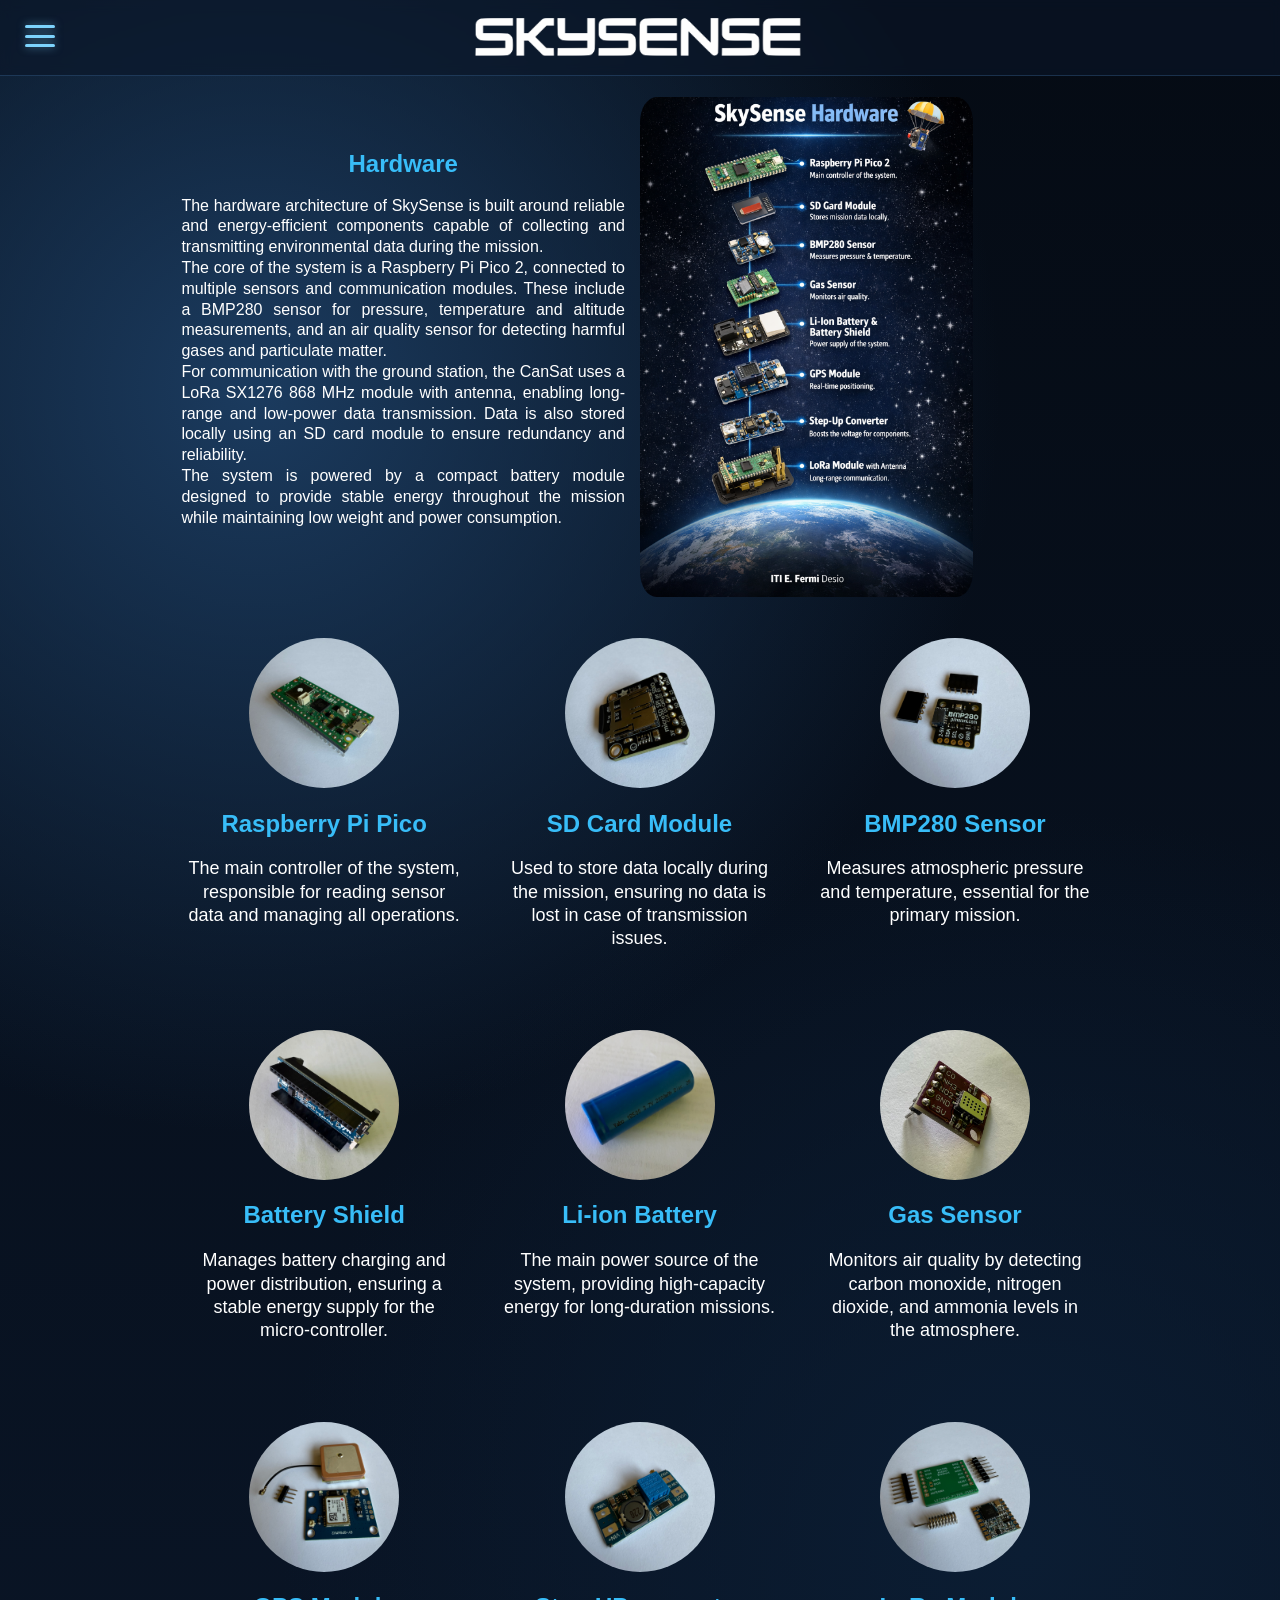
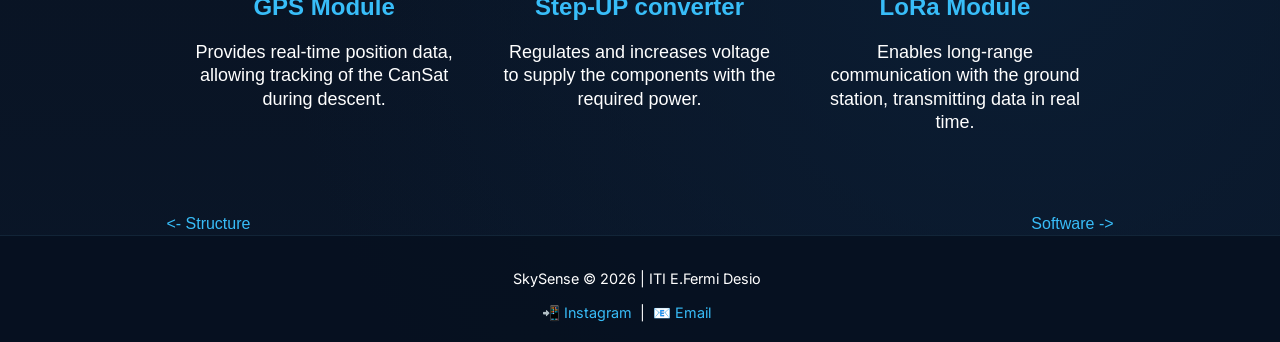
==== hardware.html @ 392117fb "Image" ====
<!DOCTYPE html>
<html lang="en">

<head>
    <meta charset="UTF-8"/>
    <link rel="stylesheet" href="style.css" >
    <link href="https://fonts.googleapis.com/css2?family=Inter:wght@300;400;500&display=swap" rel="stylesheet">
    <meta name="viewport" content="width=device-width, initial-scale=1.0" />
    <title>SkySense - Fermi Desio</title>
    <link rel="icon" href="favicon.ico">
    <style>
        .tre{
            font-size: x-large;
        }
        .tre > div{
            padding: 20px;
        }
        .tre > div > p {
            font-size: large;
        }
        .slideshow-container > div > img{
            width:auto;
            max-width: 90%;
            border-radius: 5%;
        }
    </style>
</head>

<body>

    <header>
        <a href="index.html" class="no-underline">
            <img src="SkySense.png" height="75">
        </a>
    </header>

    <script src="menu.js"></script>
    <div class="hamburger" onclick="toggleMenu()">
        <span></span>
        <span></span>
        <span></span>
    </div>

<!-- Hamburger -->
    <nav id="sideMenu">
        <center><img src="IMG/logo.png"></center>
        <a href="index.html" onclick="closeMenu()">&#127968; Home</a>
        <a href="about_us.html" onclick="closeMenu()">&#128101; About Us</a>

        <a href="missions.html" onclick="closeMenu()">&#127919; Missions</a>
        <!--<div class="submenu">
            <a href="missions.html" onclick="closeMenu()">Primary Mission</a>
            <a href="missions.html" onclick="closeMenu()">Secondary Mission</a>
        </div>-->

        <a href="structure.html" onclick="closeMenu()">&#128640; Structure</a>

        <a href="hardware.html" onclick="closeMenu()">&#x1F6E0; Hardware</a>

        <a href="software.html" onclick="closeMenu()">&#128187; Software</a>
    </nav>

<!-- OVERLAY -->
<div id="overlay" onclick="toggleMenu()"></div>
<!-- Fine hamburger -->


<div id="contenuto_sito">
    <div class="meta" style="text-align: justify;">
        <div style="padding: 15px;">
            <h2>Hardware</h2>
            <p>The hardware architecture of SkySense is built around reliable and energy-efficient components 
                capable of collecting and transmitting environmental data during the mission.<br>
                The core of the system is a Raspberry Pi Pico 2, connected to multiple sensors and communication 
                modules. These include a BMP280 sensor for pressure, temperature and altitude measurements, and an air 
                quality sensor for detecting harmful gases and particulate matter.<br>
                For communication with the ground station, the CanSat uses a LoRa SX1276 868 MHz module with antenna, 
                enabling long-range and low-power data transmission. Data is also stored locally using an SD card module 
                to ensure redundancy and reliability.<br>
                The system is powered by a compact battery module designed to provide stable energy throughout the 
                mission while maintaining low weight and power consumption.
            </p>
        </div>
        <div>
            <br>
            <script src="slideshow_2.js"></script>

            <div class="slideshow-container">
                <div class="mySlides fade">
                    <img src="IMG/hardware.png" style="max-height: 500px;">
                </div>
            </div>
                <script> showSlides(); </script>
        </div>
    </div>
    <br>
    <div class="tre">
        <div>
            <img src="IMG/hardware/pico.jpg" style="width: 150px; border-radius: 50%; object-fit: cover;">
            <h2>Raspberry Pi Pico</h2>
            <p>The main controller of the system, responsible for reading sensor data and managing all operations.</p>
        </div>
        <div>
            <img src="IMG/hardware/sd.jpg" style="width: 150px; border-radius: 50%; object-fit: cover;">
            <h2>SD Card Module</h2>
            <p>Used to store data locally during the mission, ensuring no data is lost in case of transmission issues.</p>
        </div>
        <div>
            <img src="IMG/hardware/bmp.jpg" style="width: 150px; border-radius: 50%; object-fit: cover;">
            <h2>BMP280 Sensor</h2>
            <p>Measures atmospheric pressure and temperature, essential for the primary mission.</p>
        </div>
    </div>
    <br>
    <div class="tre">
        <div>
            <img src="IMG/hardware/modulo.jpg" style="width: 150px; border-radius: 50%; object-fit: cover;">
            <h2>Battery Shield</h2>
            <p>Manages battery charging and power distribution, ensuring a stable energy supply for the micro-controller.</p>
        </div>
        <div>
            <img src="IMG/hardware/batteria.jpg" style="width: 150px; border-radius: 50%; object-fit: cover;">
            <h2>Li-ion Battery</h2>
            <p>The main power source of the system, providing high-capacity energy for long-duration missions.</p>
        </div>
        <div>
            <img src="IMG/hardware/gas.jpg" style="width: 150px; border-radius: 50%; object-fit: cover;">
            <h2>Gas Sensor</h2>
            <p>Monitors air quality by detecting carbon monoxide, nitrogen dioxide, and ammonia levels in the atmosphere.</p>
        </div>
    </div>
    <br>
    <div class="tre">
        <div>
            <img src="IMG/hardware/gps.jpg" style="width: 150px; border-radius: 50%; object-fit: cover;">
            <h2>GPS Module</h2>
            <p>Provides real-time position data, allowing tracking of the CanSat during descent.</p>
        </div>
        <div>
            <img src="IMG/hardware/converter.jpg" style="width: 150px; border-radius: 50%; object-fit: cover;">
            <h2>Step-UP converter</h2>
            <p>Regulates and increases voltage to supply the components with the required power.</p>
        </div>
        <div>
            <img src="IMG/hardware/lora.jpg" style="width: 150px; border-radius: 50%; object-fit: cover;">
            <h2>LoRa Module</h2>
            <p>Enables long-range communication with the ground station, transmitting data in real time.</p>
        </div>
    </div>
    <br><br>

    <div class="metaaa">
        <div style="text-align: left;">
            <a href="structure.html" onclick="closeMenu()"><- Structure</a>
        </div>
        <div style="text-align: right;">
            <a href="software.html" onclick="closeMenu()">Software -></a>
        </div>
    </div>
</div><!--E' il div iniziale che si chiude per ridimensionare i bordi solo da pc-->


<footer>
    <div class="metaaa">
        <div style="text-align: right;">
            <p>SkySense © 2026&nbsp;</p>
        </div>
        <div style="text-align: left;">
            <p>|&nbsp;ITI E.Fermi Desio</p>
        </div>
    </div>
    <div class="metaaa">
        <div style="text-align: right;">
            <a href="https://www.instagram.com/skysense_26/" target="_blank">&#128242;&nbsp;Instagram</a>
            <span>&nbsp;</span>
        </div>
        <div style="text-align: left; color: white;">
            <span>|&nbsp;</span>
            <a href="mailto:fermi.skysense@gmail.com" target="_blank">&#128231;&nbsp;Email</a>
        </div>
    </div>
</footer>

</body>
</html>
---- style.css ----
body {
    font-family: 'Lato', sans-serif;    
    line-height: 1.3;
    color: #ffffff;
    background:
        radial-gradient(circle at 20% 20%, #1b3b5f 0%, transparent 40%),
        radial-gradient(circle at 80% 80%, #0b1d33 0%, transparent 40%),
        linear-gradient(180deg, #050b14, #0a1628);
    min-height: 100vh;
    margin: 0px;
    display: flex;
    flex-direction: column;
    text-align: justify;
}


@media (min-width: 1024px) {
    #contenuto_sito {
        padding-left: 5%;
        padding-right: 5%;
    }
}
#contenuto_home{
    padding-left: 0%;
    padding-right: 0%;
    flex: 1;
}
#contenuto_sito {
    padding-left: 13%;
    padding-right: 13%;
    flex: 1;
}

/* Header */
header {
    text-align: center;
    backdrop-filter: blur(6px);
    background: rgba(10, 22, 40, 0.6);
    border-bottom: 1px solid rgba(100, 180, 255, 0.2);
}

header h1 {
    font-size: 3rem;
    letter-spacing: 3px;
    color: #7dd3fc;
    text-shadow: 0 0 15px rgba(125, 211, 252, 0.4);
}

header p {
    margin-top: 10px;
    color: #b6cce3;
    font-size: 1.1rem;
}

@media (max-width: 600px) {
    header img {
        height: 54px;
    }
}
/* Fine header */

/* Hamburger */
.hamburger {
    position: fixed;
    top: 25px;
    left: 25px;
    width: 30px;
    height: 22px;
    display: flex;
    flex-direction: column;
    justify-content: space-between;
    cursor: pointer;
    z-index: 1001;
}

.hamburger span {
    height: 3px;
    background: #7dd3fc;
    border-radius: 2px;
    box-shadow: 0 0 8px rgba(125, 211, 252, 0.6);
}
@media (max-width: 600px) {
    .hamburger {
        width: 22px;
        height: 16px;
        top: 20px;
        left: 15px;
    }

    .hamburger span {
        height: 2px;
    }
}

/* Menu laterale */
#sideMenu {
    position: fixed;
    text-align: center;
    top: 0;
    left: -260px;
    width: 260px;
    height: 100%;
    background: rgba(10, 22, 40, 0.95);
    backdrop-filter: blur(10px);
    padding-top: 100px;
    display: flex;
    flex-direction: column;
    gap: 25px;
    transition: left 0.3s ease;
    z-index: 1000;
    border-right: 1px solid rgba(125, 211, 252, 0.2);
    border-left: 1px solid rgba(125, 211, 252, 0.2);

}
#sideMenu img{
    width: 150px; 
    background: linear-gradient(to bottom, rgba(125,211,252,0.3) 0%, rgba(255,255,255,0.6));
    border-radius: 100%;
}

#sideMenu a {
    padding-left: 0px;
    color: #7dd3fc;
    text-decoration: none;
    font-size: 1.1rem;
}

#sideMenu a:hover {
    text-shadow: 0 0 10px rgba(125, 211, 252, 0.6);
}

/* Manu attivo */
#sideMenu.open {
    left: 0;
}

/* Overlay */
#overlay {
    position: fixed;
    inset: 0;
    background: rgba(0, 0, 0, 0.5);
    opacity: 0;
    pointer-events: none;
    transition: opacity 0.3s ease;
    z-index: 900;
}

#overlay.show {
    opacity: 1;
    pointer-events: all;
}
.submenu {
    margin-left: 25px;
    margin-bottom: 15px;
    display: flex;
    flex-direction: column;
}

.submenu a {
    font-size: 0.95rem;
    color: #cbd5e1;
    padding: 6px 0;
    text-decoration: none;
}

.submenu a:hover {
    color: #7dd3fc;
}
/* Fine hamburger */

h1 {
      color: #7dd3fc;
      font-size: xxx-large;
      text-align:center;
}
h2 {
      color: #38bdf8;
      font-size: x-large;
      text-align: center;
}
h3 {
    color:#7dd3fc;
    font-size:large;
    text-align: center;
}
p {
      color: #ffffff;
      font-size: 100%;
}
blockquote{
    font-family: Georgia, 'Times New Roman', Times, serif;
    font-style: italic;
    font-size: large;
    text-align: center;
    padding: 1rem;
    color: #cbd5e1;
    background-color: rgba(255, 255, 255, 0.05);
    border-radius: 8px;
    display: block;     
    margin: 2rem auto;         
    max-width: 80%;
}
/*menu*/

.centrato {
    width: 60%;
    margin: 2rem auto;
    text-align: justify;
    border-radius: 8px;
}

.meta{
    display:flex;
    text-align: center;
    overflow: hidden;
    align-items: center;
    flex-wrap: wrap;
}
.meta > div{
    width:50%;
}
.meta > div > img{
    width: 49%;
    max-height: 175px;
    height: auto;
    object-fit: contain;
}
@media (max-width: 1250px) {
  .meta > div {
    width: 100%;
  }
}
.meta > div > h2{
    margin-bottom:0.5px;
}

.metaaa{
    display:flex;
    text-align: center;
    overflow: hidden;
    align-items: center;
    flex-wrap: wrap;
}
.metaaa > div{
    width:50%;
}

.tre {
    display: flex;
    text-align: center;
    font-size: x-large;
    overflow: hidden;
}
.tre > div {
    width: 33.3%;
    display: flex;
    flex-direction: column;   /* testo sopra, immagine sotto */
    align-items: center;
    padding: 3px;
}
.tre > div > span {
    margin-bottom: 8px;
}
.tre > div > img {
    width: 70%;
    max-height: 200px;
    height: auto;
    object-fit: contain;
}
@media (max-width: 1250px) {
  .tre {
    flex-direction: column;
  }
  .tre > div {
    width: 100%;
  }
}
.tre > div > h2{
    margin-bottom:0.5px;
}

table{
    font-family: arial, sans-serif;
    border-collapse: collapse;
    width: 100%;
}
td, th {
    border: 1px solid black;
    text-align: center;
    padding: 8px;
    color: #ffffff;;
}
tr{
    background-color: rgba(255, 255, 255, 0.05);
}
tr:nth-child(even) {
    background-color: rgba(255, 255, 255, 0.1);
}
  
a{
    color: #38bdf8;
    text-decoration: none;
    position: relative;
    transition: 0.25s ease;
}

a:hover {
    color: #ffffff;
    text-shadow: 0 0 8px rgba(125, 211, 252, 0.6); /* effetto glow */
}


a::after {              /* linea animata sotto*/
    content: "";
    position: absolute;
    left: 0;
    bottom: -2px;
    width: 0%;
    height: 1px;
    background: #7dd3fc;
    transition: width 0.25s ease;
}

a:hover::after {
    width: 100%;
}

.no-underline::after {
    content: none;
}

.logo {
    width: 75px;
    height: 75x;

    display: flex;
    justify-content: center;
    align-items: center;

    border-radius: 50%;

    background: radial-gradient(circle,
        rgba(255,255,255,0.9) 0%,
        rgba(255,255,255,0.4) 40%,
        rgba(255,255,255,0) 70%
    );
}

footer {
    font-family: 'Inter', sans-serif;
    text-align: center;
    width: 100%;
    padding: 20px;
    color: #94a3b8;
    font-size: 0.9rem;
    border-top: 1px solid rgba(125, 211, 252, 0.1);
    background: rgba(5, 15, 30, 0.8);
}

* {box-sizing: border-box;}
.mySlides {display: none;}
img {vertical-align: middle;}

/* Slideshow container */
.slideshow-container {
  max-width: 8000px;
  position: relative;
  margin: auto;
}

.slideshow-container > div > img{
    width:auto;
    max-width: 50%;
    border-radius: 5%;
}

.active {
  background-color: #717171;
}

/* Fading animation */
.fade {
  animation-name: fade;
  animation-duration: 1.5s;
}

@keyframes fade {
  from {opacity: .4} 
  to {opacity: 1}
}

/* On smaller screens, decrease text size */
@media only screen and (max-width: 300px) {
  .text {font-size: 11px}
}

/* SEZIONE MODELLO 3D */

#modello3d{
text-align:center;
padding: 5px 5px; /*80px 20px;*/
/*background: linear-gradient(180deg, #f8fafc, #e2e8f0);*/
color:#0f172a;
border-radius:10px;
margin-top:60px;
}

/* testo nella sezione */
#modello3d h2{
font-size:32px;
margin-bottom:30px;
}

#viewer3d{
width:100%;
max-width:900px;
height:500px;
margin:auto;
border-radius:10px;
overflow:hidden;
box-shadow:0 10px 30px rgba(0,0,0,0.2);
}
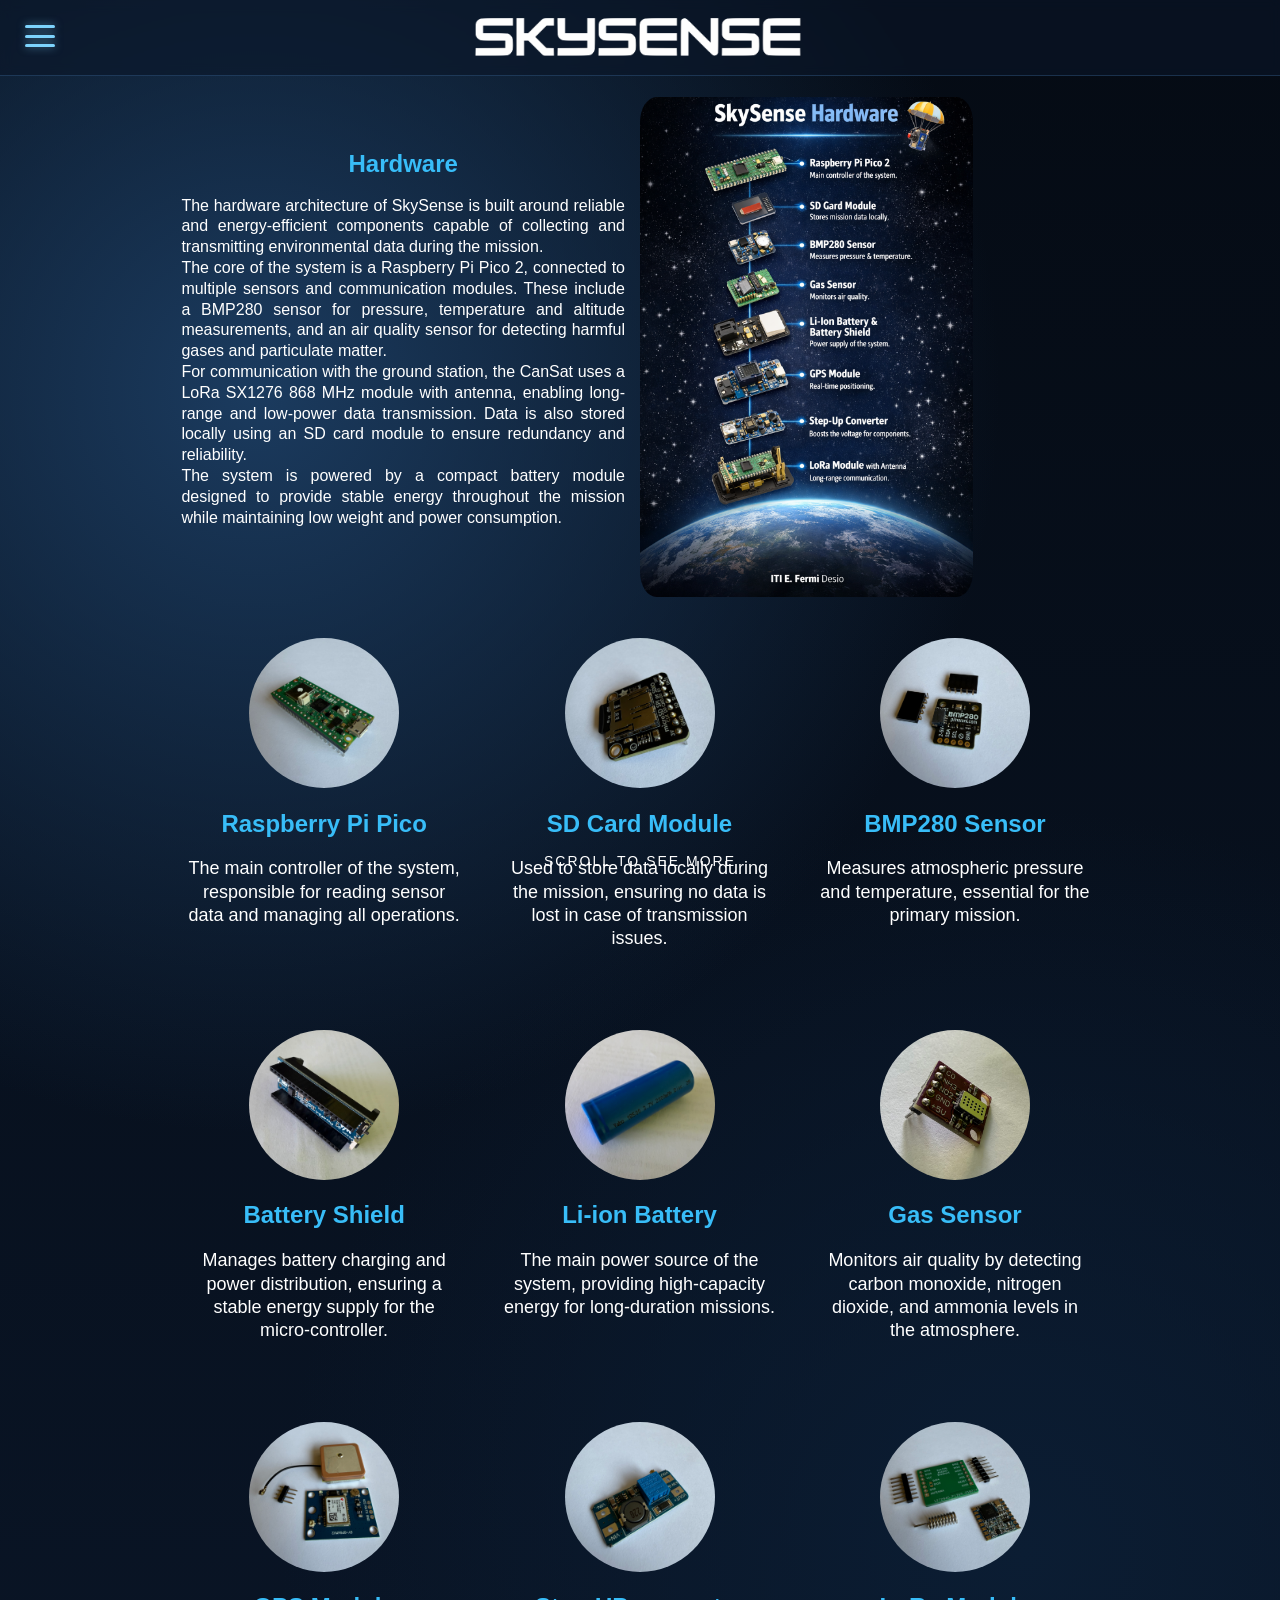
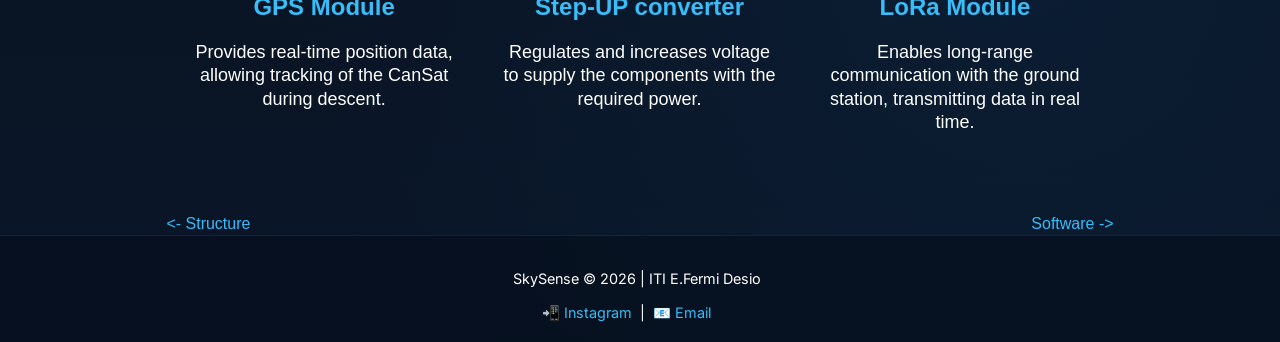
==== commit f0cccdc7: "scroll" ====
--- a/hardware.html
+++ b/hardware.html
@@ -23,6 +23,20 @@
             max-width: 90%;
             border-radius: 5%;
         }
+        #scroll-indicator {
+position: fixed;
+bottom: 30px;
+left: 50%;
+transform: translateX(-50%);
+font-family: Arial, sans-serif;
+font-size: 14px;
+letter-spacing: 2px;
+text-transform: uppercase;
+color: #ffffff;
+opacity: 1;
+transition: opacity 0.3s ease;
+pointer-events: none; /* evita
+interferenze con il mouse */}
     </style>
 </head>
 
@@ -64,6 +78,19 @@
 <div id="overlay" onclick="toggleMenu()"></div>
 <!-- Fine hamburger -->
 
+<div id="scroll-indicator">
+Scroll to see more 
+</div>
+<script>
+const indicator = document.getElementById('scroll-indicator');
+
+window.addEventListener('scroll', () => {
+    const fadeEnd = 200;
+    let opacity = 1 - (window.scrollY / fadeEnd);
+    opacity = Math.max(0, Math.min(1, opacity));
+    indicator.style.opacity = opacity;
+});
+</script>
 
 <div id="contenuto_sito">
     <div class="meta" style="text-align: justify;">
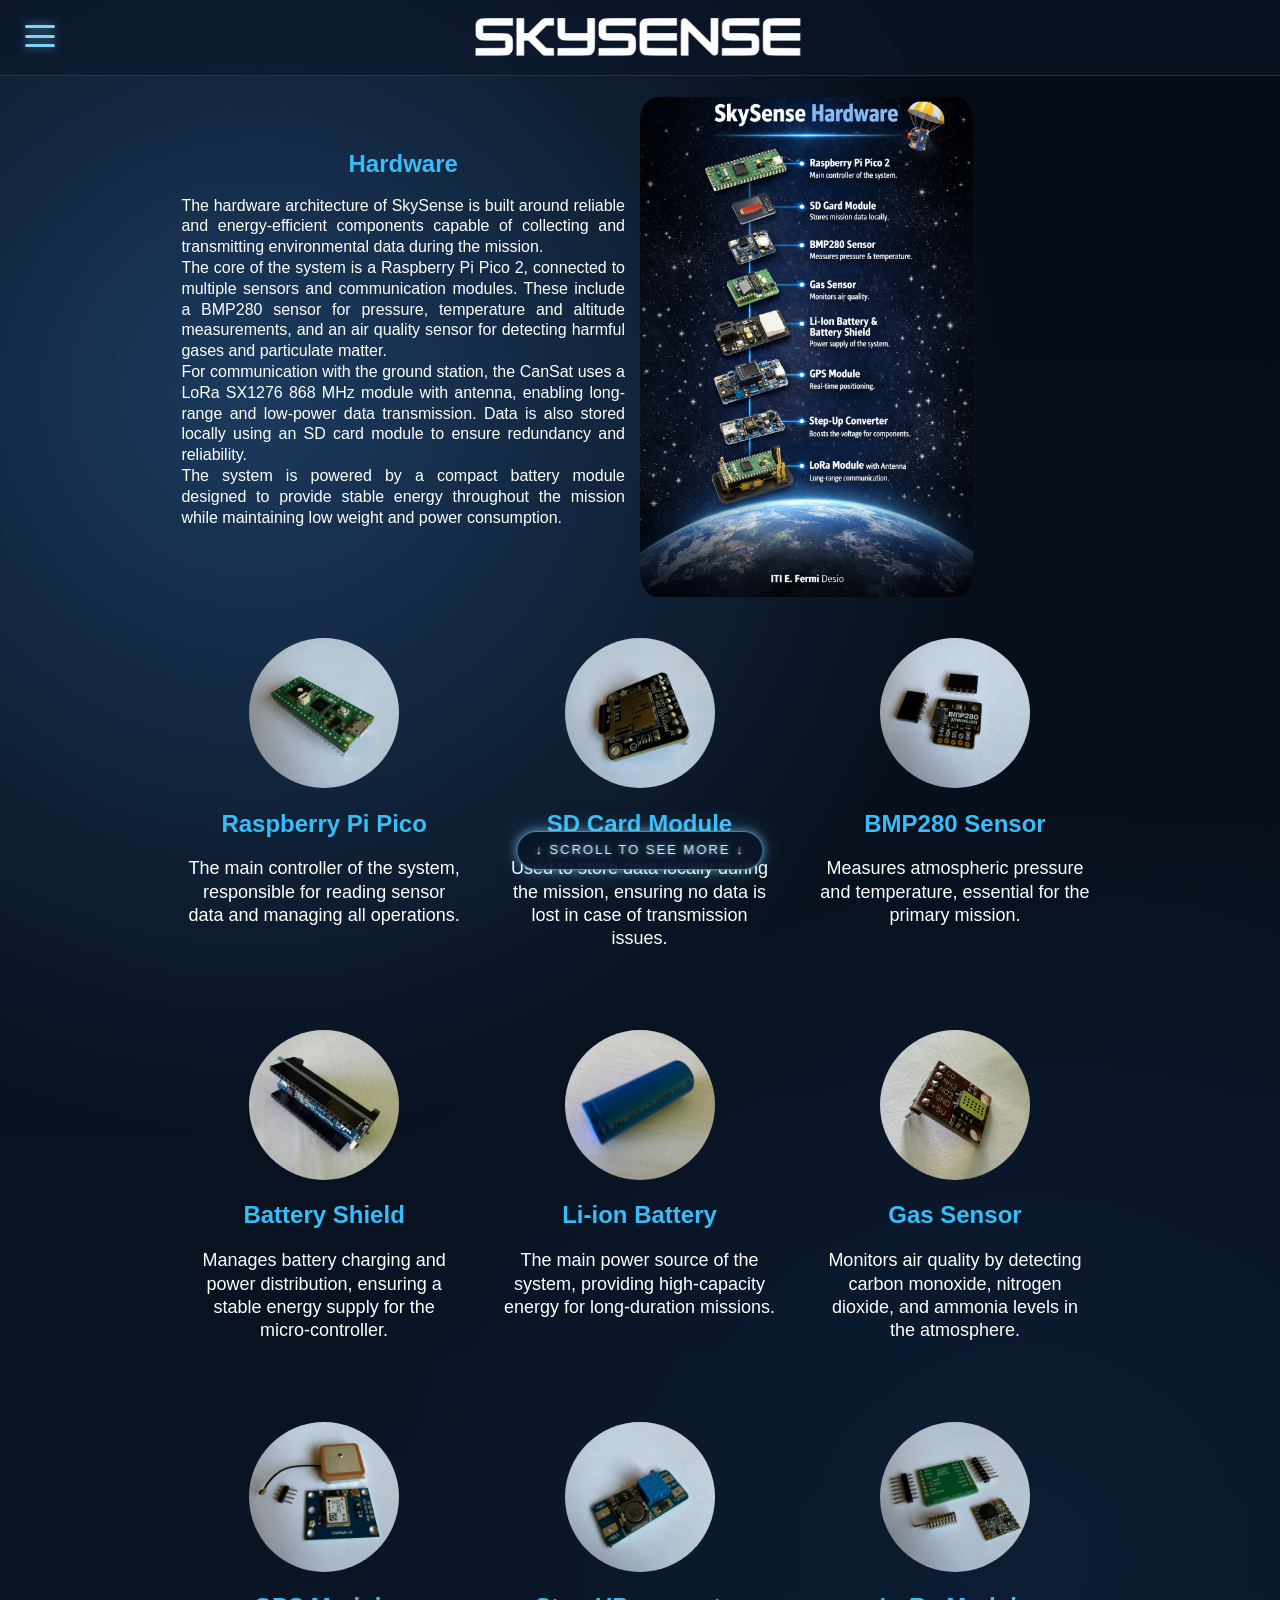
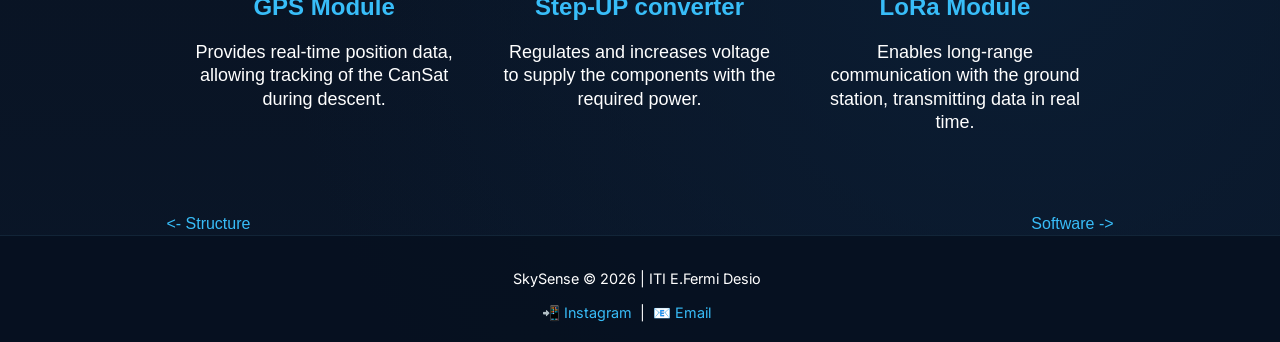
==== commit 4d454b96: "mobile troubleshooting" ====
--- a/hardware.html
+++ b/hardware.html
@@ -23,20 +23,6 @@
             max-width: 90%;
             border-radius: 5%;
         }
-        #scroll-indicator {
-position: fixed;
-bottom: 30px;
-left: 50%;
-transform: translateX(-50%);
-font-family: Arial, sans-serif;
-font-size: 14px;
-letter-spacing: 2px;
-text-transform: uppercase;
-color: #ffffff;
-opacity: 1;
-transition: opacity 0.3s ease;
-pointer-events: none; /* evita
-interferenze con il mouse */}
     </style>
 </head>
 
@@ -79,7 +65,7 @@
 <!-- Fine hamburger -->
 
 <div id="scroll-indicator">
-Scroll to see more 
+↓ Scroll to see more ↓
 </div>
 <script>
 const indicator = document.getElementById('scroll-indicator');
--- a/style.css
+++ b/style.css
@@ -31,6 +31,42 @@
     flex: 1;
 }
 
+#scroll-indicator {
+    position: fixed;
+    bottom: 30px;
+    left: 50%;
+    transform: translateX(-50%);
+    z-index: 9999; /* sopra tutto */
+    font-family: 'Lato', sans-serif;
+    font-size: 13px;
+    letter-spacing: 2px;
+    text-transform: uppercase;
+    color: #e0f2fe;
+    background: rgba(10, 22, 40, 0.85);
+    backdrop-filter: blur(8px);
+    padding: 10px 18px;
+    border-radius: 25px;
+    border: 1px solid rgba(125, 211, 252, 0.6);
+
+    box-shadow:
+        0 0 10px rgba(125, 211, 252, 0.6),
+        0 0 25px rgba(125, 211, 252, 0.25);
+
+    text-shadow: 0 0 6px rgba(125, 211, 252, 0.8); /* glow testo */
+
+    opacity: 1;
+    transition: opacity 0.3s ease, transform 0.3s ease;
+    pointer-events: none;
+}
+
+@media (max-width: 768px) {
+    #scroll-indicator {
+        font-size: 12px;
+        letter-spacing: 0px;
+    }
+}
+
+
 /* Header */
 header {
     text-align: center;
@@ -187,6 +223,19 @@
       color: #ffffff;
       font-size: 100%;
 }
+@media (max-width: 480px) {
+  h2 {
+    font-size: x-large;
+    line-height: 1.2;    /* evita sovrapposizione */
+    word-break: break-word;
+  }
+  p {
+    font-size: 80%;
+    line-height: 1.2;
+    word-break: break-word;
+  }
+}
+
 blockquote{
     font-family: Georgia, 'Times New Roman', Times, serif;
     font-style: italic;
@@ -228,6 +277,9 @@
 @media (max-width: 1250px) {
   .meta > div {
     width: 100%;
+    display: flex;
+    flex-direction: column;
+    align-items: center;
   }
 }
 .meta > div > h2{
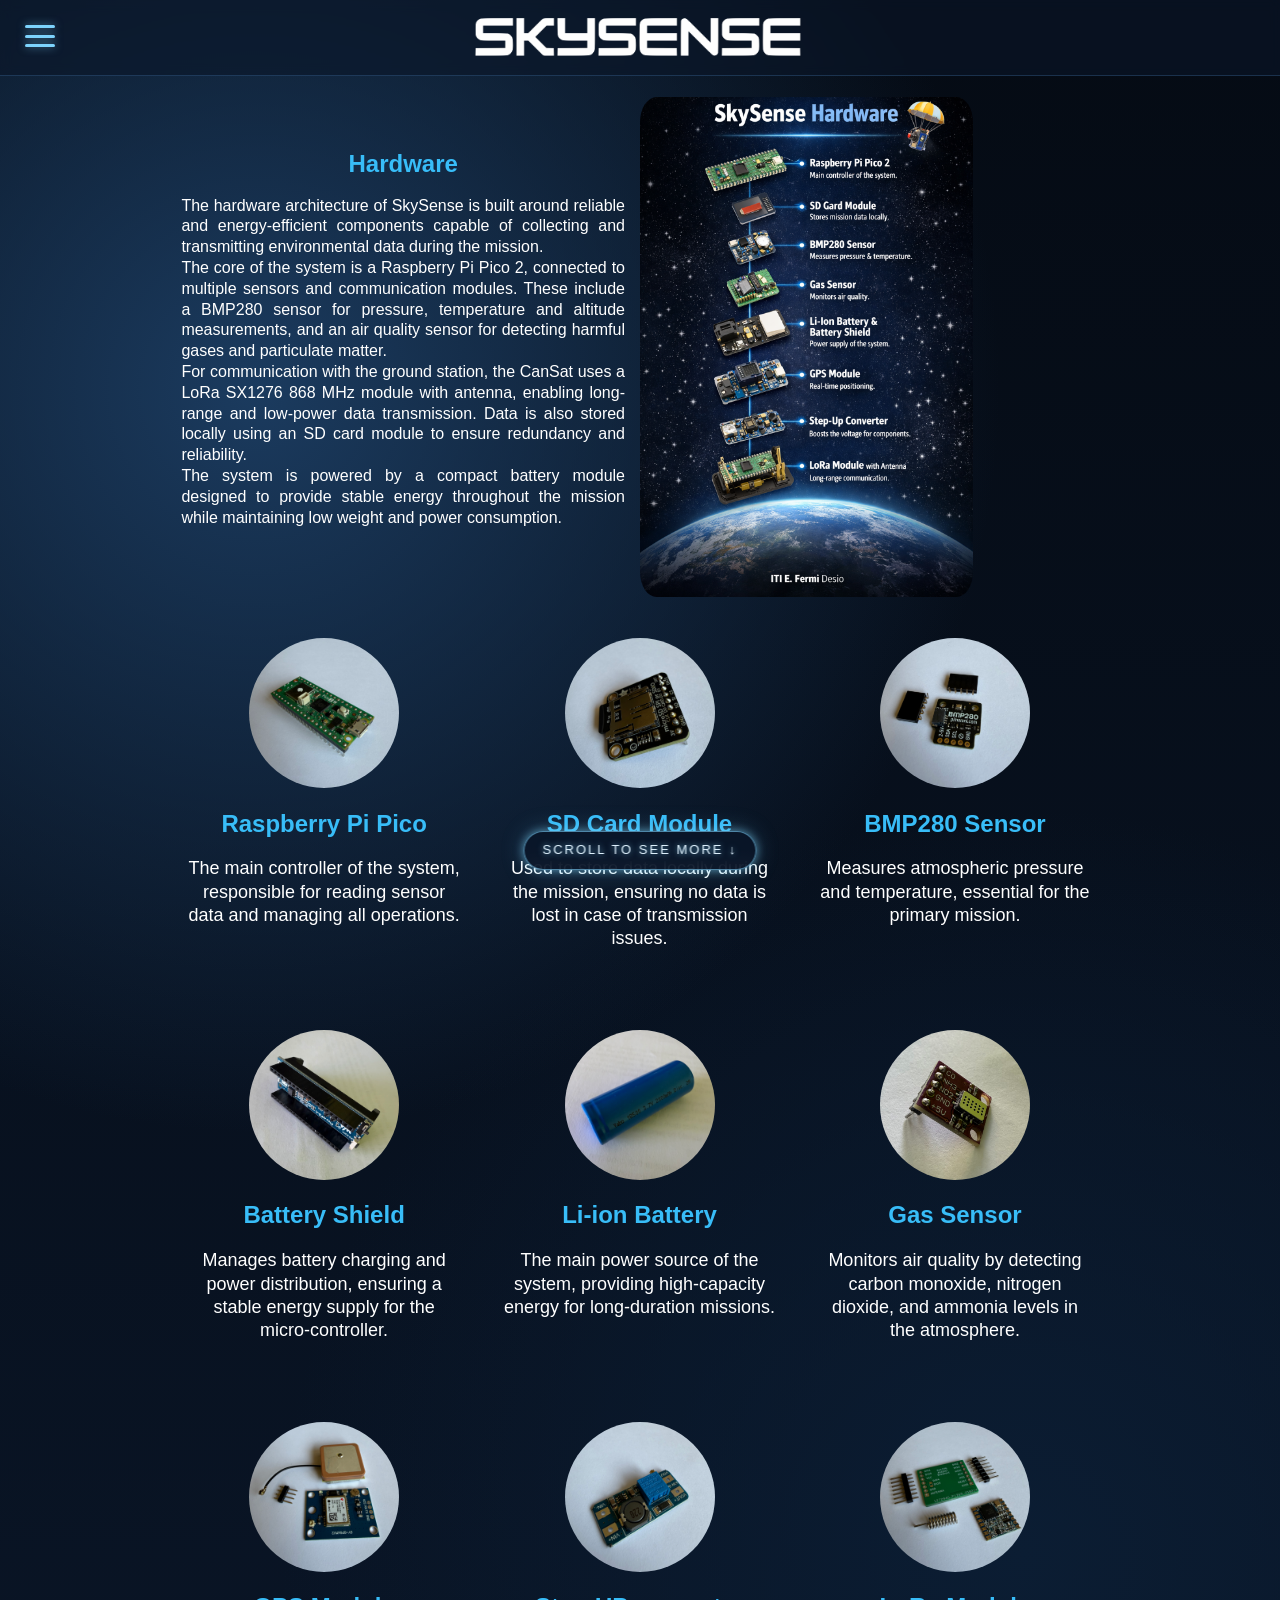
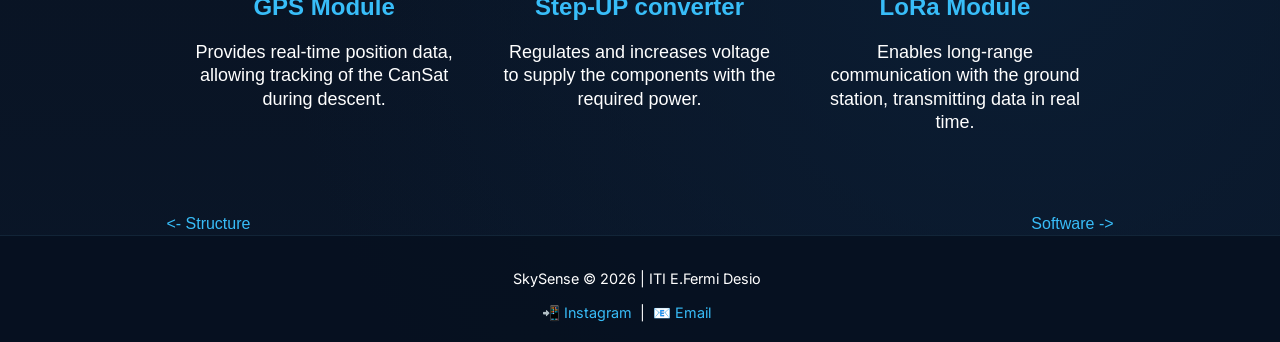
==== commit 0de44b6a: "scroll-indicator in hardware page" ====
--- a/hardware.html
+++ b/hardware.html
@@ -23,6 +23,14 @@
             max-width: 90%;
             border-radius: 5%;
         }
+        @media (max-width: 1250px) {
+            .meta > div {
+            width: 100%;
+            display: flex;
+            flex-direction: column;
+            align-items: center;
+            }
+        }
     </style>
 </head>
 
@@ -65,7 +73,7 @@
 <!-- Fine hamburger -->
 
 <div id="scroll-indicator">
-↓ Scroll to see more ↓
+Scroll to see more ↓
 </div>
 <script>
 const indicator = document.getElementById('scroll-indicator');
--- a/style.css
+++ b/style.css
@@ -277,9 +277,6 @@
 @media (max-width: 1250px) {
   .meta > div {
     width: 100%;
-    display: flex;
-    flex-direction: column;
-    align-items: center;
   }
 }
 .meta > div > h2{
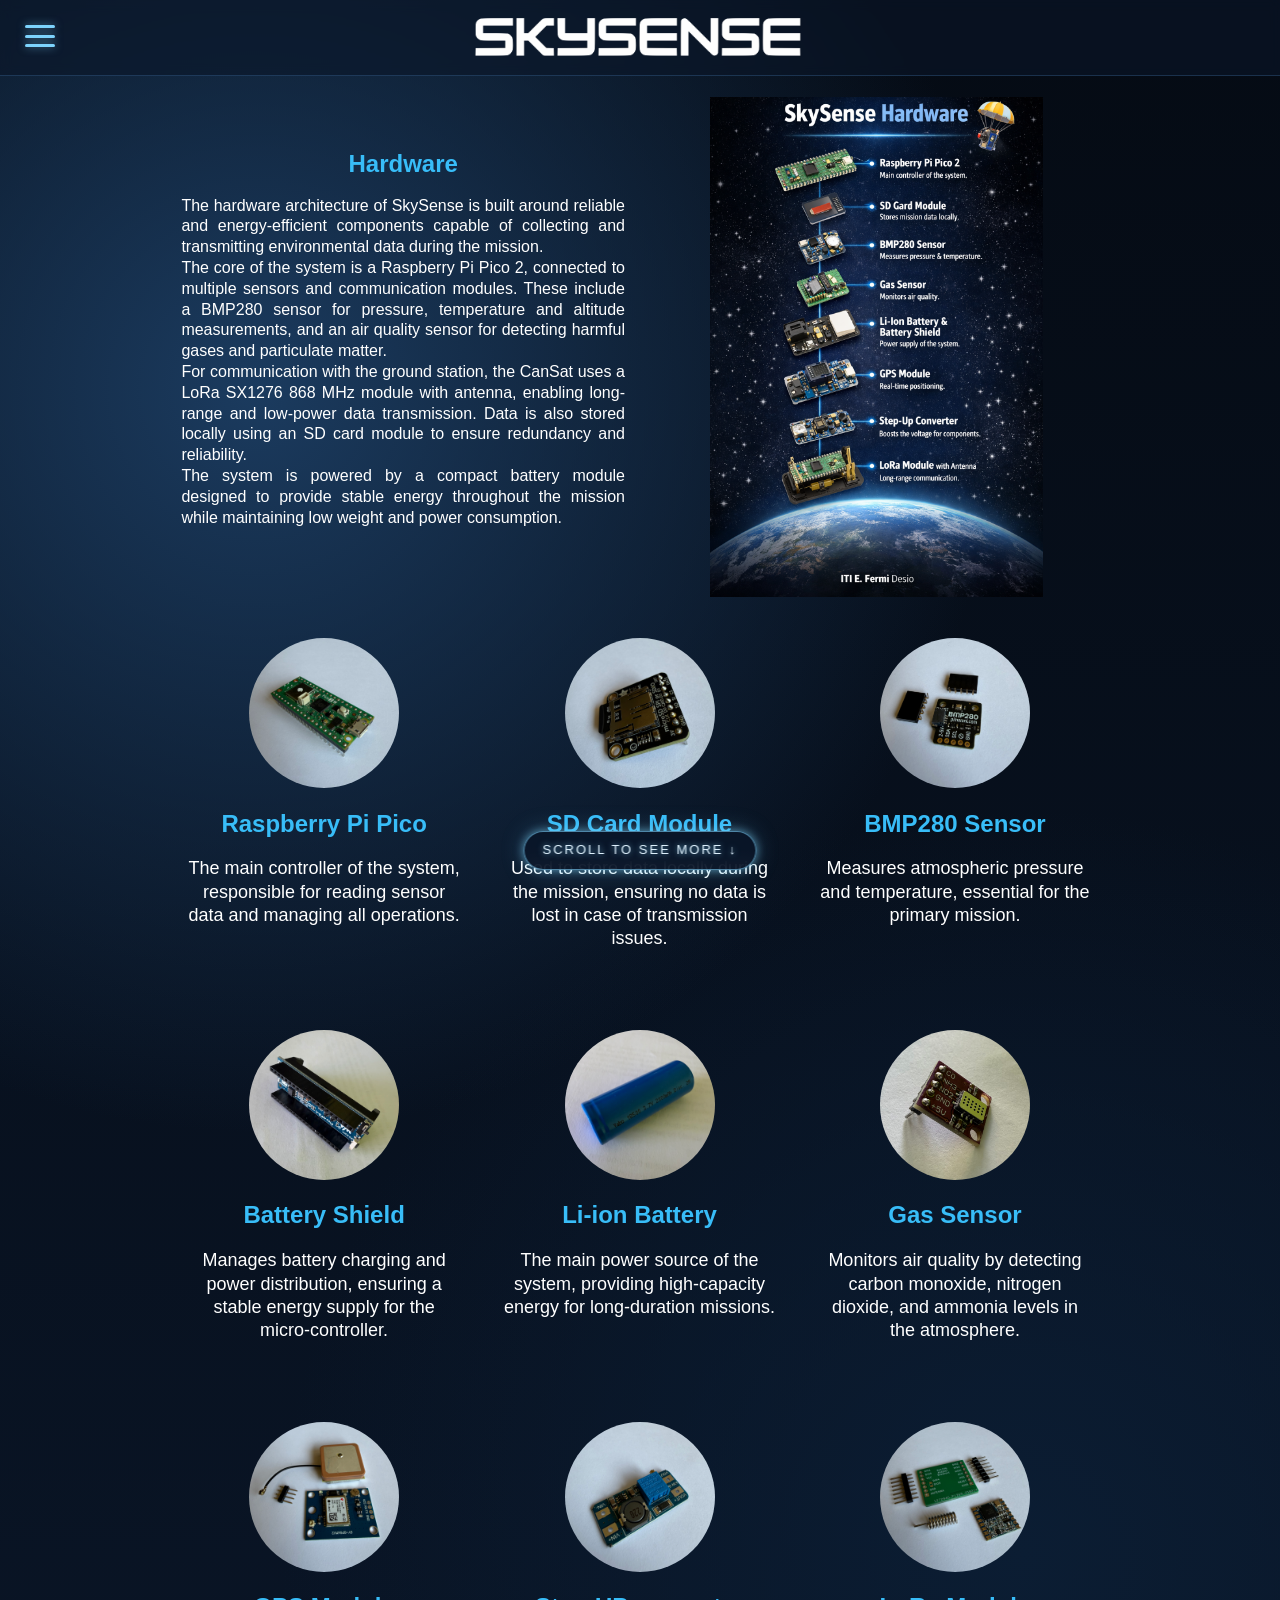
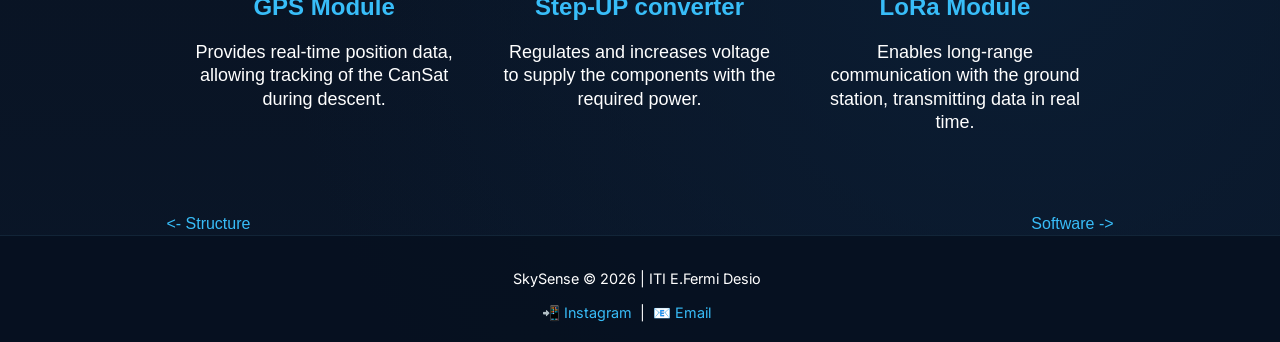
==== commit 89d5121e: "fix: image position in hardware and software" ====
--- a/hardware.html
+++ b/hardware.html
@@ -108,7 +108,7 @@
 
             <div class="slideshow-container">
                 <div class="mySlides fade">
-                    <img src="IMG/hardware.png" style="max-height: 500px;">
+                    <center><img src="IMG/hardware.png" style="max-height: 500px;"></center>
                 </div>
             </div>
                 <script> showSlides(); </script>
--- a/style.css
+++ b/style.css
@@ -380,13 +380,13 @@
 
 .logo {
     width: 75px;
-    height: 75x;
+    aspect-ratio: 1 / 1;
+    border-radius: 50%;
+    overflow: hidden;
 
     display: flex;
     justify-content: center;
     align-items: center;
-
-    border-radius: 50%;
 
     background: radial-gradient(circle,
         rgba(255,255,255,0.9) 0%,
@@ -394,6 +394,13 @@
         rgba(255,255,255,0) 70%
     );
 }
+
+.logo img {
+    width: 60%;
+    height: auto;
+    display: block;
+}
+
 
 footer {
     font-family: 'Inter', sans-serif;
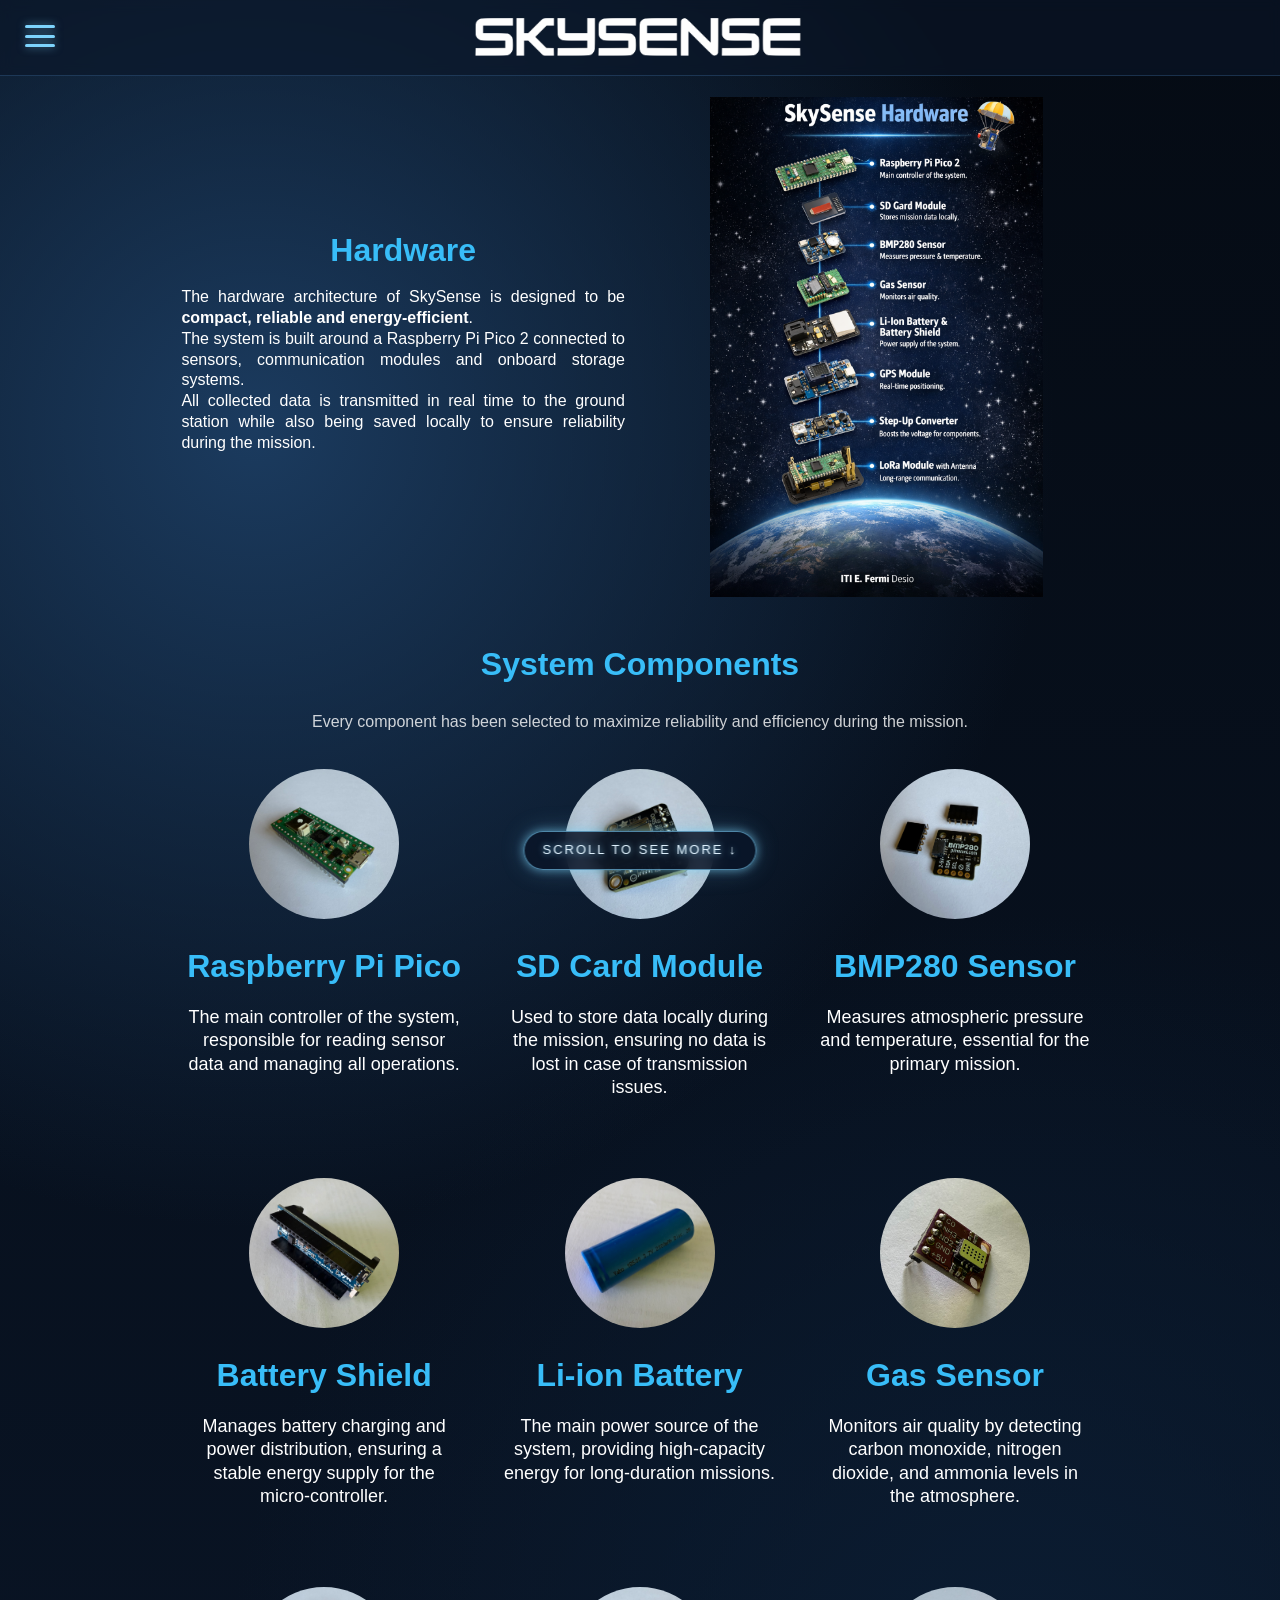
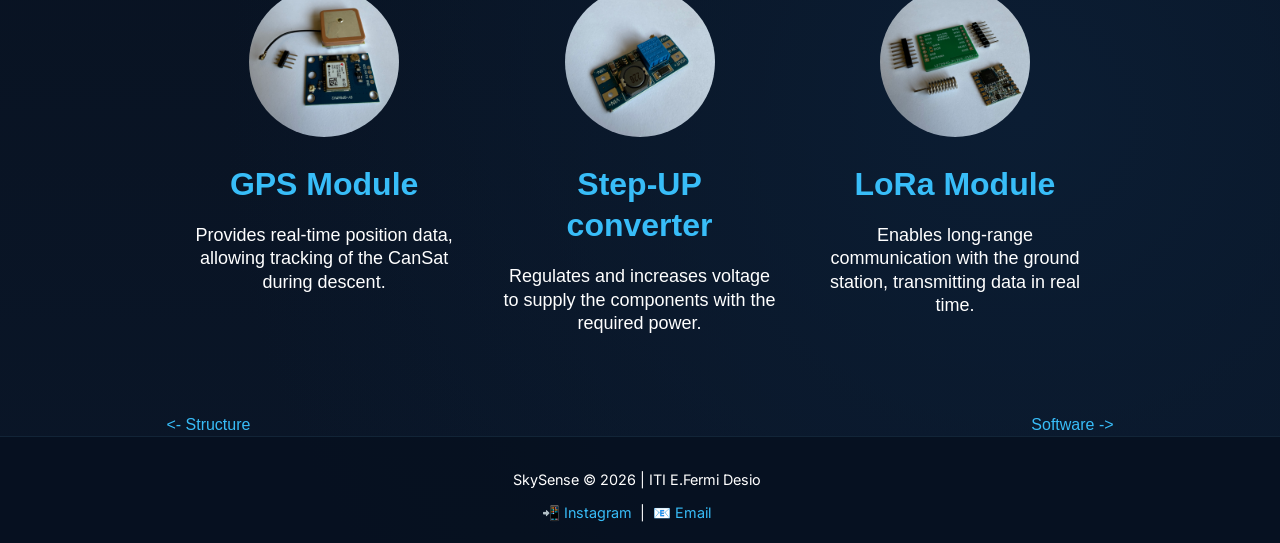
==== commit fd06f443: "websites edits" ====
--- a/hardware.html
+++ b/hardware.html
@@ -90,16 +90,15 @@
     <div class="meta" style="text-align: justify;">
         <div style="padding: 15px;">
             <h2>Hardware</h2>
-            <p>The hardware architecture of SkySense is built around reliable and energy-efficient components 
-                capable of collecting and transmitting environmental data during the mission.<br>
-                The core of the system is a Raspberry Pi Pico 2, connected to multiple sensors and communication 
-                modules. These include a BMP280 sensor for pressure, temperature and altitude measurements, and an air 
-                quality sensor for detecting harmful gases and particulate matter.<br>
-                For communication with the ground station, the CanSat uses a LoRa SX1276 868 MHz module with antenna, 
-                enabling long-range and low-power data transmission. Data is also stored locally using an SD card module 
-                to ensure redundancy and reliability.<br>
-                The system is powered by a compact battery module designed to provide stable energy throughout the 
-                mission while maintaining low weight and power consumption.
+            <p>
+                The hardware architecture of SkySense is designed to be <b>compact, reliable and energy-efficient</b>.
+                <br>
+                The system is built around a Raspberry Pi Pico 2 connected to sensors, communication modules and 
+                onboard storage systems.
+                <br>
+                All collected data is transmitted in real time to the ground station while also being saved locally
+                to ensure reliability during the mission.
+            </p>
             </p>
         </div>
         <div>
@@ -115,6 +114,10 @@
         </div>
     </div>
     <br>
+    <h2>System Components</h2>
+    <p style="text-align:center; opacity:0.8;">
+            Every component has been selected to maximize reliability and efficiency during the mission.
+    </p>
     <div class="tre">
         <div>
             <img src="IMG/hardware/pico.jpg" style="width: 150px; border-radius: 50%; object-fit: cover;">
--- a/style.css
+++ b/style.css
@@ -211,7 +211,7 @@
 }
 h2 {
       color: #38bdf8;
-      font-size: x-large;
+      font-size: 2rem;
       text-align: center;
 }
 h3 {
@@ -475,4 +475,73 @@
 border-radius:10px;
 overflow:hidden;
 box-shadow:0 10px 30px rgba(0,0,0,0.2);
+}
+#container-3d{
+width:100%;
+max-width:900px;
+height:500px;
+margin:auto;
+border-radius:10px;
+overflow:hidden;
+box-shadow:0 10px 30px rgba(0,0,0,0.2);
+}
+
+.mission-tags {
+    display: flex;
+    flex-wrap: wrap;
+    justify-content: center;
+    gap: 18px;
+    margin-top: 20px;
+    margin-bottom: 50px;
+}
+
+.tag {
+    padding: 14px 22px; /* più grandi */
+    border-radius: 25px;
+    font-size: 1.05rem; /* testo più grande */
+    font-weight: 500;
+
+    color: #7dd3fc;
+    background: rgba(10, 22, 40, 0.8);
+    border: 1px solid rgba(125, 211, 252, 0.4);
+
+    transition: all 0.25s ease;
+
+    box-shadow:
+        0 0 10px rgba(125, 211, 252, 0.4),
+        0 0 20px rgba(125, 211, 252, 0.2);
+}
+
+/* Hover figo */
+.tag:hover {
+    color: #ffffff;
+    transform: translateY(-3px) scale(1.05);
+
+    box-shadow:
+        0 0 15px rgba(125, 211, 252, 0.9),
+        0 0 35px rgba(125, 211, 252, 0.5);
+}
+
+
+
+.hardware-img {
+    width: 150px;
+    height: 150px;
+
+    border-radius: 50%;
+    object-fit: cover;
+
+    border: 2px solid rgba(125, 211, 252, 0.3);
+
+    box-shadow:
+        0 0 15px rgba(125, 211, 252, 0.25);
+
+    transition: 0.3s ease;
+}
+
+.hardware-img:hover {
+    transform: scale(1.05);
+
+    box-shadow:
+        0 0 25px rgba(125, 211, 252, 0.5);
 }
